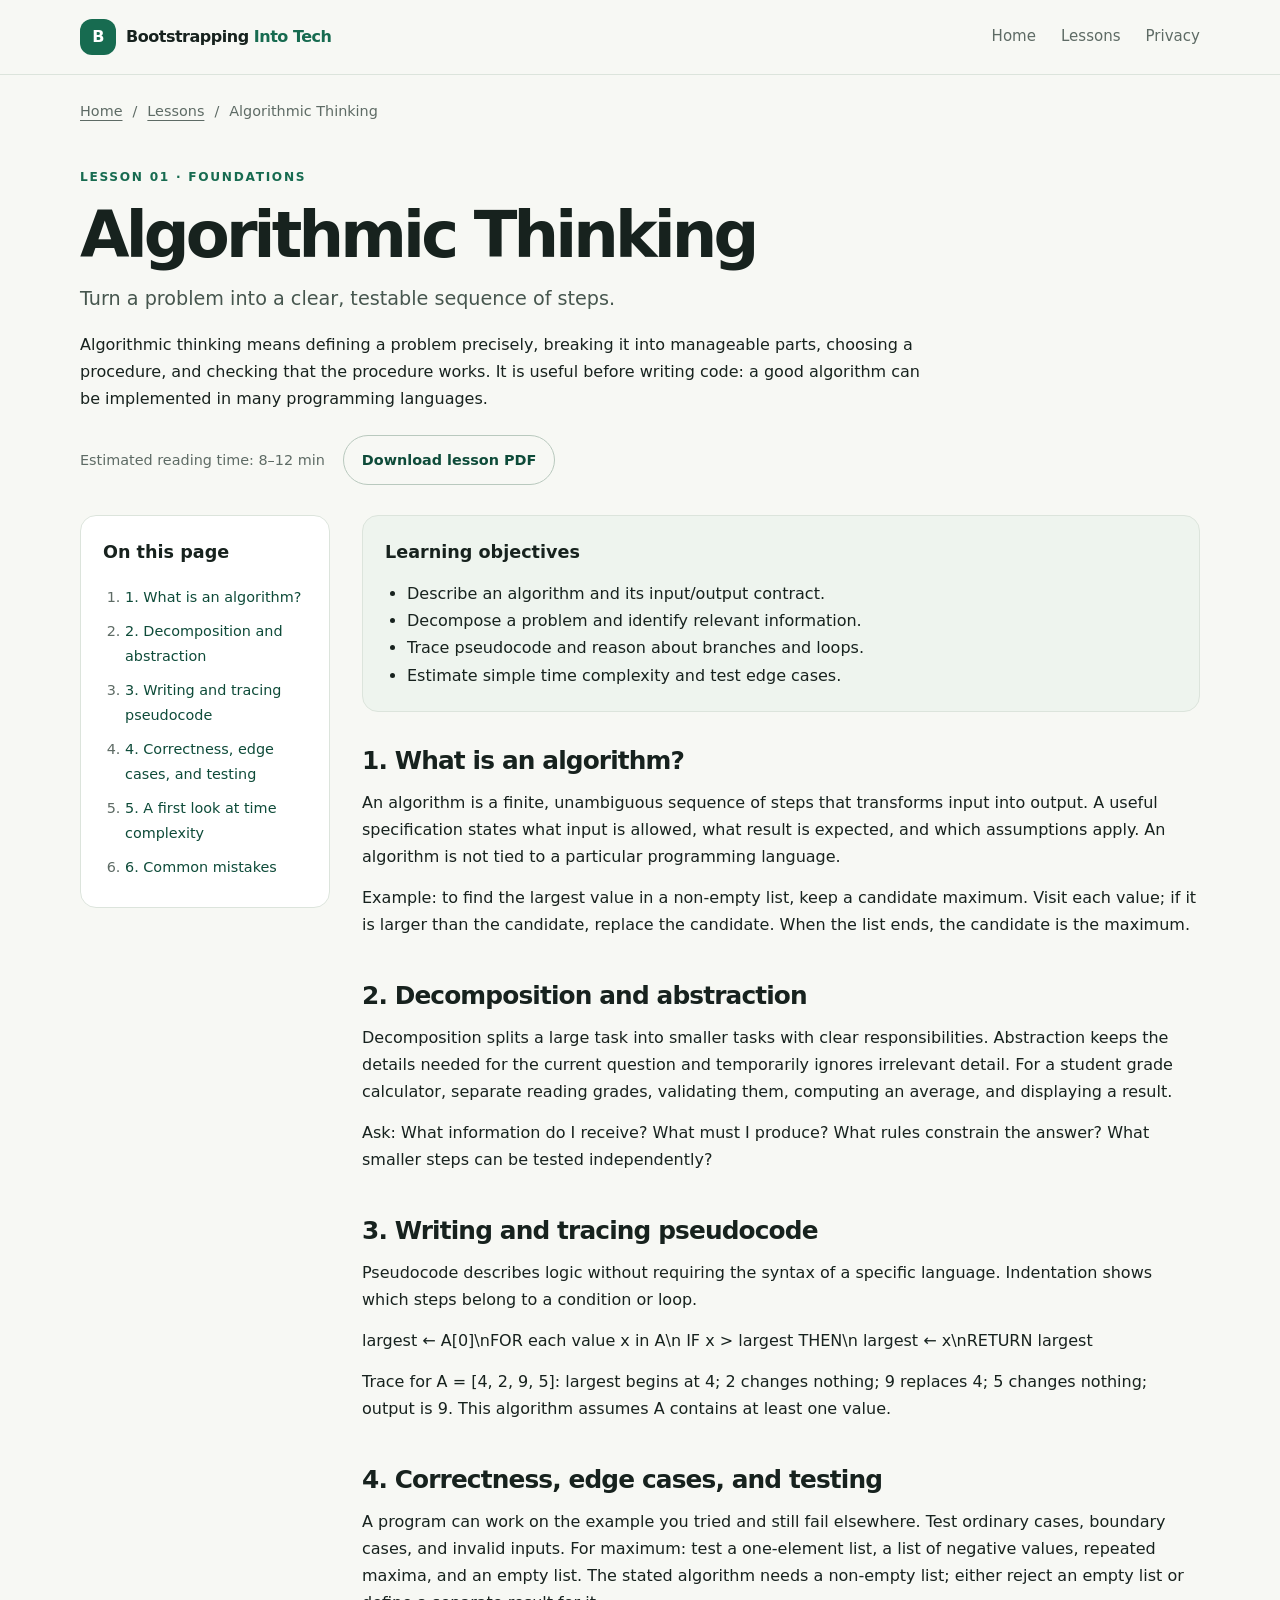
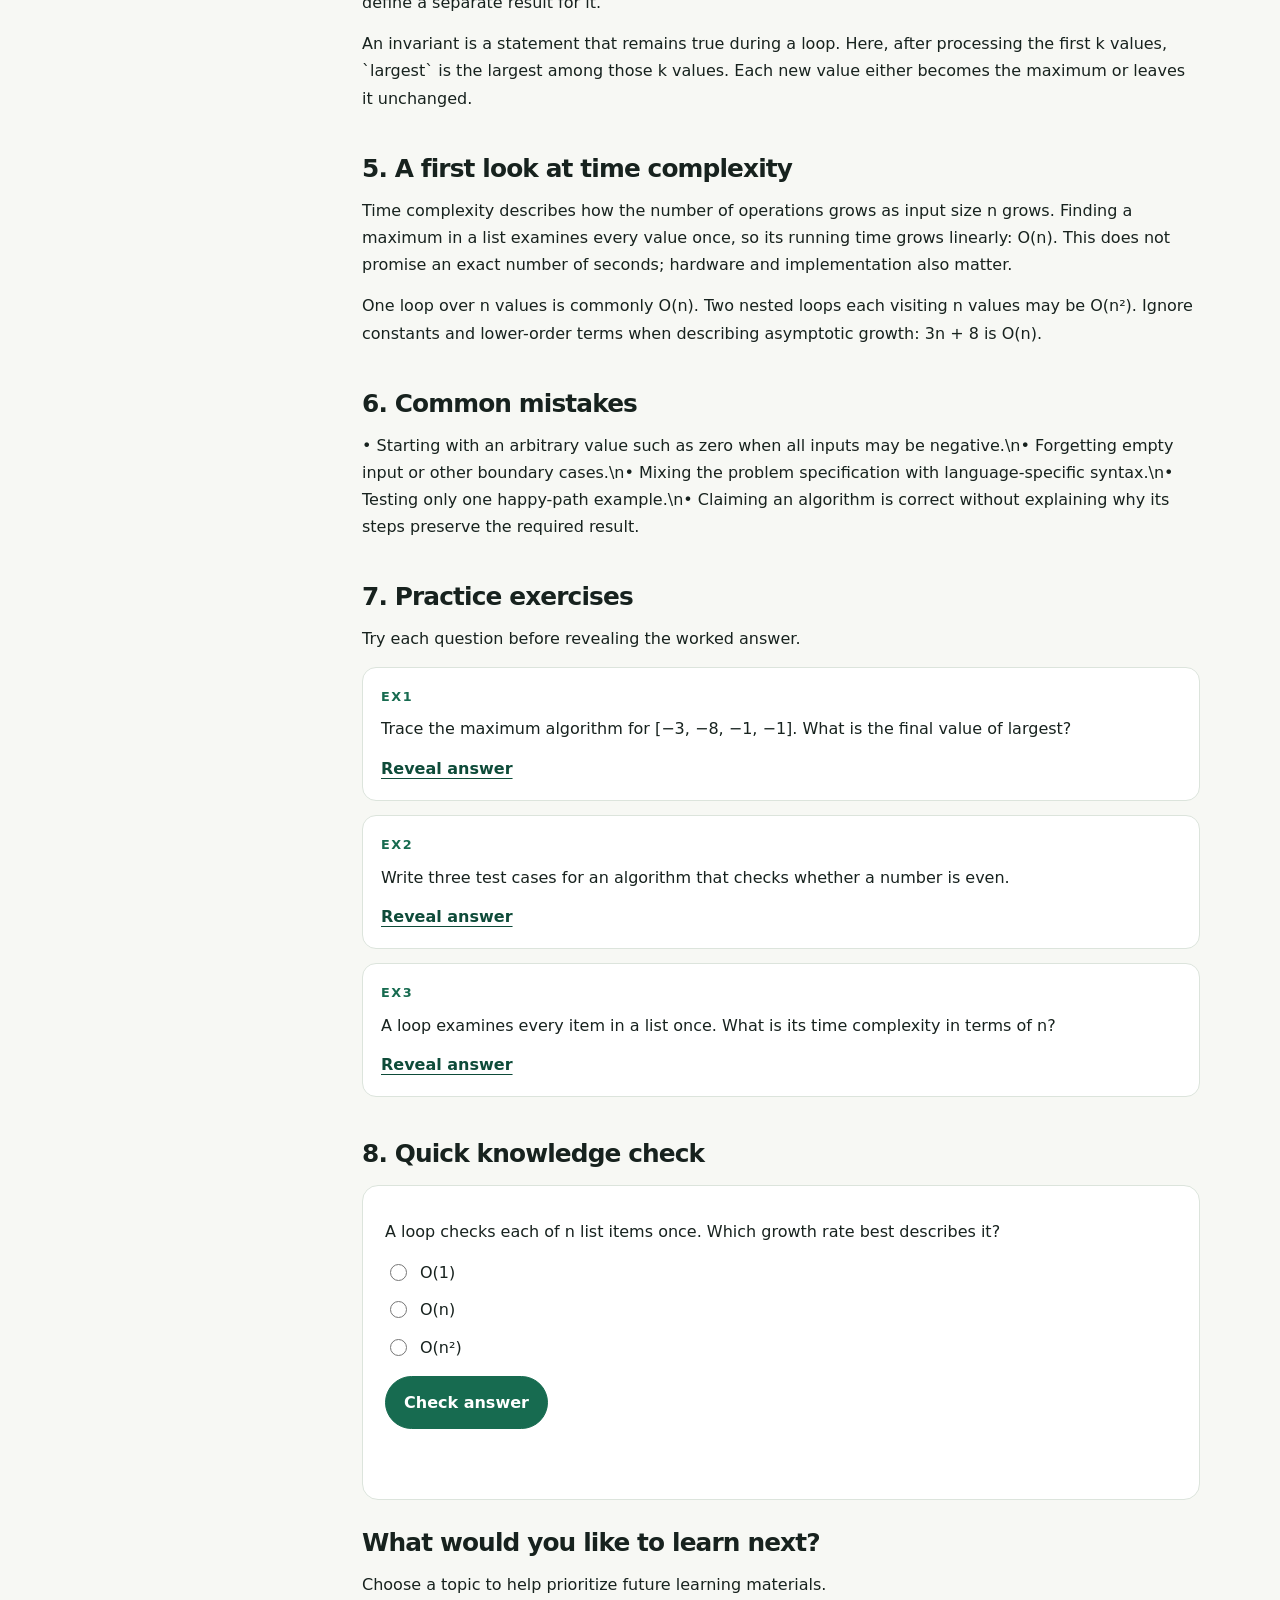
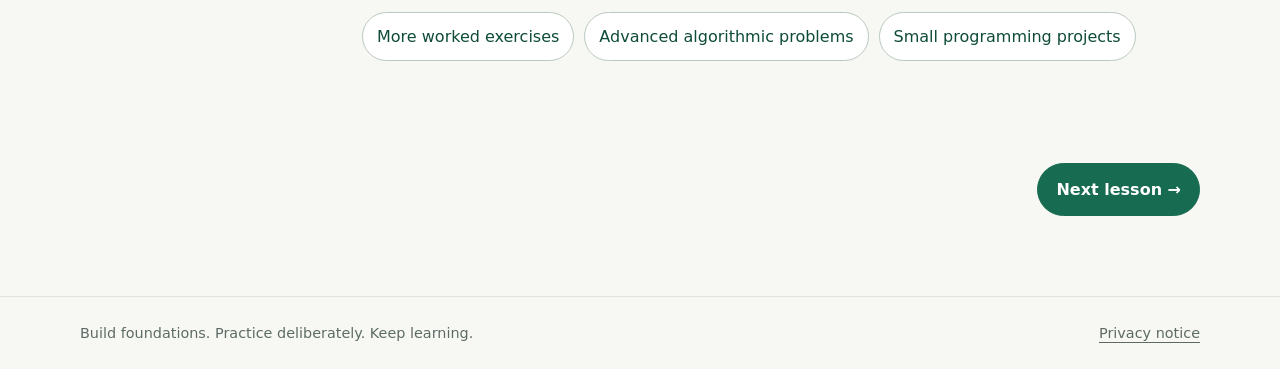
==== lessons/01-algorithmic-thinking.html @ 6a6d3bfc "Added Responsiveness" ====
<!doctype html><html lang="en"><head><meta charset="utf-8"><meta name="viewport" content="width=device-width, initial-scale=1"><meta name="description" content="Turn a problem into a clear, testable sequence of steps."><title>Algorithmic Thinking | Bootstrapping Into Tech</title><link rel="stylesheet" href="../assets/css/styles.css">
<!-- Add your Umami tracking snippet here after configuring your real Website ID and script URL.
<script defer src="YOUR_UMAMI_TRACKING_SCRIPT_URL" data-website-id="YOUR_UMAMI_WEBSITE_ID"></script>
-->
<script defer src="../assets/js/main.js"></script></head>
<body data-page="lesson" data-lesson-id="01"><a class="skip-link" href="#main">Skip to content</a>
<header class="site-header"><div class="container header-inner"><a class="brand" href="../index.html"><span class="brand-mark">B</span><span>Bootstrapping <em>Into Tech</em></span></a><button class="menu-toggle" type="button" aria-expanded="false" aria-controls="primary-nav" aria-label="Open navigation"><span></span><span></span><span></span></button><nav id="primary-nav" class="primary-nav" aria-label="Main navigation"><a href="../index.html">Home</a><a href="../index.html#lessons">Lessons</a><a href="../privacy.html">Privacy</a></nav></div></header>
<main id="main" class="container lesson-layout"><div class="breadcrumbs"><a href="../index.html">Home</a><span>/</span><a href="../index.html#lessons">Lessons</a><span>/</span><span aria-current="page">Algorithmic Thinking</span></div>
<header class="lesson-hero"><p class="eyebrow">LESSON 01 · FOUNDATIONS</p><h1>Algorithmic Thinking</h1><p class="lead">Turn a problem into a clear, testable sequence of steps.</p><p>Algorithmic thinking means defining a problem precisely, breaking it into manageable parts, choosing a procedure, and checking that the procedure works. It is useful before writing code: a good algorithm can be implemented in many programming languages.</p><div class="meta-row"><span>Estimated reading time: 8–12 min</span><a class="button secondary" href="../pdfs/01-algorithmic-thinking.pdf" download data-pdf-download data-file-name="01-algorithmic-thinking.pdf">Download lesson PDF</a></div></header>
<div class="lesson-columns"><aside class="toc panel" aria-label="Table of contents"><h2>On this page</h2><ol><li><a href="#what-is-an-algorithm">1. What is an algorithm?</a></li><li><a href="#decomposition">2. Decomposition and abstraction</a></li><li><a href="#pseudocode">3. Writing and tracing pseudocode</a></li><li><a href="#correctness">4. Correctness, edge cases, and testing</a></li><li><a href="#complexity">5. A first look at time complexity</a></li><li><a href="#mistakes">6. Common mistakes</a></li></ol></aside><div class="lesson-content"><section class="panel objectives"><h2>Learning objectives</h2><ul><li>Describe an algorithm and its input/output contract.</li><li>Decompose a problem and identify relevant information.</li><li>Trace pseudocode and reason about branches and loops.</li><li>Estimate simple time complexity and test edge cases.</li></ul></section>
<section class="content-section" id="what-is-an-algorithm"><h2>1. What is an algorithm?</h2>
<p>An algorithm is a finite, unambiguous sequence of steps that transforms input into output. A useful specification states what input is allowed, what result is expected, and which assumptions apply. An algorithm is not tied to a particular programming language.</p>
<p>Example: to find the largest value in a non-empty list, keep a candidate maximum. Visit each value; if it is larger than the candidate, replace the candidate. When the list ends, the candidate is the maximum.</p>
</section><section class="content-section" id="decomposition"><h2>2. Decomposition and abstraction</h2>
<p>Decomposition splits a large task into smaller tasks with clear responsibilities. Abstraction keeps the details needed for the current question and temporarily ignores irrelevant detail. For a student grade calculator, separate reading grades, validating them, computing an average, and displaying a result.</p>
<p>Ask: What information do I receive? What must I produce? What rules constrain the answer? What smaller steps can be tested independently?</p>
</section><section class="content-section" id="pseudocode"><h2>3. Writing and tracing pseudocode</h2>
<p>Pseudocode describes logic without requiring the syntax of a specific language. Indentation shows which steps belong to a condition or loop.</p>
<p>largest ← A[0]\nFOR each value x in A\n    IF x &gt; largest THEN\n        largest ← x\nRETURN largest</p>
<p>Trace for A = [4, 2, 9, 5]: largest begins at 4; 2 changes nothing; 9 replaces 4; 5 changes nothing; output is 9. This algorithm assumes A contains at least one value.</p>
</section><section class="content-section" id="correctness"><h2>4. Correctness, edge cases, and testing</h2>
<p>A program can work on the example you tried and still fail elsewhere. Test ordinary cases, boundary cases, and invalid inputs. For maximum: test a one-element list, a list of negative values, repeated maxima, and an empty list. The stated algorithm needs a non-empty list; either reject an empty list or define a separate result for it.</p>
<p>An invariant is a statement that remains true during a loop. Here, after processing the first k values, `largest` is the largest among those k values. Each new value either becomes the maximum or leaves it unchanged.</p>
</section><section class="content-section" id="complexity"><h2>5. A first look at time complexity</h2>
<p>Time complexity describes how the number of operations grows as input size n grows. Finding a maximum in a list examines every value once, so its running time grows linearly: O(n). This does not promise an exact number of seconds; hardware and implementation also matter.</p>
<p>One loop over n values is commonly O(n). Two nested loops each visiting n values may be O(n²). Ignore constants and lower-order terms when describing asymptotic growth: 3n + 8 is O(n).</p>
</section><section class="content-section" id="mistakes"><h2>6. Common mistakes</h2>
<p>• Starting with an arbitrary value such as zero when all inputs may be negative.\n• Forgetting empty input or other boundary cases.\n• Mixing the problem specification with language-specific syntax.\n• Testing only one happy-path example.\n• Claiming an algorithm is correct without explaining why its steps preserve the required result.</p>
</section>
<section class="content-section" id="practice"><h2>7. Practice exercises</h2><p>Try each question before revealing the worked answer.</p><article class="exercise" id="ex1" data-exercise-id="ex1"><h3>EX1</h3><p>Trace the maximum algorithm for [−3, −8, −1, −1]. What is the final value of largest?</p><button class="text-button answer-toggle" type="button" aria-expanded="false" aria-controls="answer-ex1" data-answer-reveal data-exercise-id="ex1">Reveal answer</button><div class="answer" id="answer-ex1" hidden><p><strong>Answer:</strong> −1. The candidate starts at −3, then becomes −1 when that value is encountered.</p></div></article><article class="exercise" id="ex2" data-exercise-id="ex2"><h3>EX2</h3><p>Write three test cases for an algorithm that checks whether a number is even.</p><button class="text-button answer-toggle" type="button" aria-expanded="false" aria-controls="answer-ex2" data-answer-reveal data-exercise-id="ex2">Reveal answer</button><div class="answer" id="answer-ex2" hidden><p><strong>Answer:</strong> For example: 0 (even), 7 (odd), and −4 (even). These cover zero, an odd value, and a negative value.</p></div></article><article class="exercise" id="ex3" data-exercise-id="ex3"><h3>EX3</h3><p>A loop examines every item in a list once. What is its time complexity in terms of n?</p><button class="text-button answer-toggle" type="button" aria-expanded="false" aria-controls="answer-ex3" data-answer-reveal data-exercise-id="ex3">Reveal answer</button><div class="answer" id="answer-ex3" hidden><p><strong>Answer:</strong> O(n), linear time.</p></div></article></section>
<section class="content-section" id="knowledge-check"><h2>8. Quick knowledge check</h2><div class="panel quiz" data-quiz data-correct="b"><p>A loop checks each of n list items once. Which growth rate best describes it?</p><form><label class="quiz-option"><input type="radio" name="quiz-01" value="a"> O(1)</label><label class="quiz-option"><input type="radio" name="quiz-01" value="b"> O(n)</label><label class="quiz-option"><input type="radio" name="quiz-01" value="c"> O(n²)</label><button class="button" type="submit">Check answer</button></form><p class="quiz-feedback" aria-live="polite"></p></div></section>
<section class="content-section" id="next-topics"><h2>What would you like to learn next?</h2><p>Choose a topic to help prioritize future learning materials.</p><div class="topic-options"><button class="topic-option" type="button" data-topic-id="more_exercises" aria-pressed="false">More worked exercises</button><button class="topic-option" type="button" data-topic-id="advanced_algorithms" aria-pressed="false">Advanced algorithmic problems</button><button class="topic-option" type="button" data-topic-id="programming_projects" aria-pressed="false">Small programming projects</button></div><p class="topic-feedback" aria-live="polite"></p></section><div class="lesson-pagination"><span></span><a class="button" href="02-discrete-mathematics-and-logic.html" data-next-lesson data-from-lesson="01" data-to-lesson="02">Next lesson →</a></div></div></div></main>
<footer class="site-footer"><div class="container footer-inner"><p>Build foundations. Practice deliberately. Keep learning.</p><a href="../privacy.html">Privacy notice</a></div></footer></body></html>
---- assets/css/styles.css ----
/* Fully responsive, mobile-first stylesheet */
:root{--ink:#17221e;--muted:#5e6b65;--paper:#f7f8f4;--surface:#fff;--line:#dce4dc;--green:#176b50;--green-dark:#0e4b39;--lime:#d7f36a;--shadow:0 16px 44px rgba(20,43,32,.08);--radius:20px}
*{box-sizing:border-box}html{scroll-behavior:smooth;scroll-padding-top:5.5rem}body{margin:0;background:var(--paper);color:var(--ink);font:16px/1.7 system-ui,-apple-system,BlinkMacSystemFont,"Segoe UI",sans-serif;overflow-wrap:break-word}img,svg,video,iframe{max-width:100%;height:auto}a{color:var(--green-dark);text-underline-offset:4px}a:hover{color:#0a382b}button,input{font:inherit}a:focus-visible,button:focus-visible,input:focus-visible{outline:3px solid #b4ce27;outline-offset:3px}.container{width:min(1120px,calc(100% - 40px));margin-inline:auto}.skip-link{position:absolute;left:12px;top:-70px;background:#fff;padding:10px 14px;z-index:30}.skip-link:focus{top:12px}
.site-header{position:sticky;top:0;z-index:20;background:rgba(247,248,244,.96);backdrop-filter:blur(12px);border-bottom:1px solid var(--line)}.header-inner,.footer-inner{display:flex;align-items:center;justify-content:space-between;gap:24px;min-height:74px}.brand{display:flex;align-items:center;gap:10px;text-decoration:none;font-weight:800;letter-spacing:-.03em;color:var(--ink);min-width:0}.brand em{font-style:normal;color:var(--green)}.brand-mark{display:grid;place-items:center;flex:0 0 36px;width:36px;height:36px;border-radius:12px;background:var(--green);color:#fff;font-weight:900}.primary-nav{display:flex;align-items:center;gap:25px}.primary-nav a{text-decoration:none;color:var(--muted);font-size:.94rem}.primary-nav a[aria-current=page],.primary-nav a:hover{color:var(--green-dark)}.menu-toggle{display:none;border:1px solid var(--line);background:#fff;width:44px;height:42px;border-radius:12px;padding:10px;cursor:pointer}.menu-toggle span{display:block;height:2px;background:var(--green-dark);margin:4px 0;border-radius:2px}
.eyebrow{font-size:.76rem;letter-spacing:.14em;font-weight:800;color:var(--green);margin:0 0 14px}.hero{display:grid;grid-template-columns:minmax(0,1.1fr) minmax(280px,.9fr);align-items:center;gap:clamp(24px,5vw,55px);padding-block:clamp(44px,7vw,82px)}.hero h1{font-size:clamp(2.5rem,6vw,5rem);line-height:1.02;letter-spacing:-.065em;margin:0 0 24px}.hero h1 span{color:var(--green)}.lead{font-size:clamp(1.05rem,2vw,1.2rem);line-height:1.6;color:#46564e;max-width:720px}.hero-copy>.lead{max-width:620px}.hero-actions{display:flex;gap:12px;flex-wrap:wrap;margin:30px 0}.button{display:inline-flex;justify-content:center;align-items:center;gap:10px;padding:12px 18px;background:var(--green);color:#fff;border:1px solid var(--green);border-radius:999px;text-decoration:none;font-weight:750;cursor:pointer;transition:transform .15s ease,background .15s ease;max-width:100%}.button:hover{background:var(--green-dark);color:#fff;transform:translateY(-1px)}.button.secondary{background:transparent;color:var(--green-dark);border-color:#b9c9be}.button.secondary:hover{background:#edf2eb}.trust-row{display:flex;flex-wrap:wrap;gap:10px 18px;color:var(--muted);font-size:.88rem}.hero-visual{min-width:0;height:clamp(230px,31vw,340px);position:relative;display:grid;place-items:center;overflow:hidden;border-radius:clamp(24px,4vw,40px);background:linear-gradient(135deg,#e3eee6,#e7edf2);border:1px solid #d7e3d9}.orbit{position:absolute;border:1px solid rgba(23,107,80,.24);border-radius:50%;transform:rotate(-25deg);max-width:90%}.orbit-one{width:330px;height:190px}.orbit-two{width:250px;height:300px;transform:rotate(42deg)}.core{width:clamp(105px,12vw,132px);height:clamp(105px,12vw,132px);border-radius:35px;display:grid;place-content:center;text-align:center;background:var(--green);color:#fff;font-size:1.4rem;line-height:1.3;font-weight:850;box-shadow:0 18px 50px #176b503d;transform:rotate(-6deg)}.node{position:absolute;padding:7px 12px;background:#fff;border:1px solid #d7e3d9;border-radius:12px;font-weight:800;color:var(--green-dark);box-shadow:var(--shadow);font-size:.86rem;max-width:45%}.node-a{top:14%;left:8%}.node-b{right:6%;top:31%}.node-c{left:15%;bottom:12%}
.section{padding-block:48px 76px}.section-heading{display:flex;align-items:end;justify-content:space-between;gap:30px;margin-bottom:28px}.section-heading h2,.feature-inner h2,.how-section h2{font-size:clamp(1.8rem,4vw,2.7rem);letter-spacing:-.045em;line-height:1.15;margin:0}.section-heading>p{max-width:360px;color:var(--muted);margin:0}.lesson-grid{display:grid;grid-template-columns:repeat(3,minmax(0,1fr));gap:18px}.lesson-card{display:flex;flex-direction:column;min-width:0;min-height:300px;background:var(--surface);border:1px solid var(--line);border-radius:var(--radius);padding:clamp(18px,2.5vw,24px);box-shadow:0 8px 24px #102f1b06}.card-number{font-size:2rem;font-weight:850;letter-spacing:-.06em;color:var(--green)}.card-tag{font-size:.72rem;letter-spacing:.12em;color:var(--muted);font-weight:800;margin:15px 0 3px}.lesson-card h3{font-size:1.3rem;line-height:1.25;letter-spacing:-.03em;margin:8px 0}.lesson-card>p:not(.card-tag){color:var(--muted);margin:4px 0 25px}.card-bottom{display:flex;justify-content:space-between;align-items:end;gap:10px;flex-wrap:wrap;margin-top:auto;padding-top:18px;border-top:1px solid var(--line);font-size:.83rem}.card-bottom span{color:var(--muted)}.card-bottom a{font-weight:750;text-decoration:none;white-space:normal}.feature-band{background:#e7efe8;border-block:1px solid #d7e3d9}.feature-inner{display:grid;grid-template-columns:1fr 1fr;gap:clamp(22px,6vw,60px);align-items:center;padding-block:46px}.feature-inner>p{color:#4f6257;font-size:1.06rem}.how-section{display:grid;grid-template-columns:.7fr 1.3fr;gap:clamp(24px,5vw,55px)}.steps{display:grid;grid-template-columns:repeat(3,minmax(0,1fr));gap:18px}.steps article span{display:grid;place-items:center;width:34px;height:34px;border-radius:50%;background:var(--lime);font-weight:850}.steps h3{margin:12px 0 3px}.steps p{margin:0;color:var(--muted);font-size:.93rem}.site-footer{border-top:1px solid var(--line);color:var(--muted);font-size:.9rem}.footer-inner{min-height:72px}.footer-inner p{margin:0}.footer-inner a{color:var(--muted)}
.lesson-layout{padding-block:24px 70px}.breadcrumbs{display:flex;gap:10px;align-items:center;flex-wrap:wrap;color:var(--muted);font-size:.9rem;margin-bottom:26px}.breadcrumbs a{color:var(--muted)}.lesson-hero{max-width:850px;padding:18px 0 30px}.lesson-hero h1,.policy-page h1{font-size:clamp(2.4rem,5vw,4.3rem);line-height:1.05;letter-spacing:-.06em;margin:0 0 15px}.lesson-hero .lead{margin:0 0 16px}.meta-row{display:flex;gap:18px;align-items:center;flex-wrap:wrap;margin-top:22px;color:var(--muted);font-size:.9rem}.meta-row .button{font-size:.9rem}.lesson-columns{display:grid;grid-template-columns:minmax(210px,250px) minmax(0,1fr);gap:clamp(20px,3vw,32px);align-items:start}.panel{background:var(--surface);border:1px solid var(--line);border-radius:16px;padding:22px;min-width:0}.toc{position:sticky;top:96px}.toc h2,.objectives h2{font-size:1.1rem;margin:0 0 12px}.toc ol{padding-left:22px;margin:0}.toc li{padding:5px 0;color:var(--muted);font-size:.9rem}.toc a{text-decoration:none}.objectives{margin-bottom:26px;background:#eef4ee}.objectives ul{margin:0;padding-left:22px}.content-section{padding:8px 0 20px;scroll-margin-top:95px}.content-section h2{font-size:clamp(1.3rem,2.5vw,1.55rem);line-height:1.25;letter-spacing:-.035em;margin:0 0 12px}.content-section p{margin:10px 0 14px}.code-example{white-space:pre-wrap;overflow-wrap:anywhere;overflow-x:auto;max-width:100%;background:#16251f;color:#e5f2e8;padding:clamp(13px,3vw,20px);border-radius:14px;font:.9rem/1.65 ui-monospace,SFMono-Regular,Consolas,monospace}.exercise{border:1px solid var(--line);border-radius:14px;padding:18px;margin:14px 0;background:#fff;min-width:0}.exercise h3{font-size:.8rem;letter-spacing:.12em;color:var(--green);margin:0}.exercise p{margin:8px 0 12px}.text-button{background:none;border:0;padding:0;color:var(--green-dark);font-weight:750;text-decoration:underline;text-underline-offset:4px;cursor:pointer}.answer{background:#eef4ee;padding:10px 14px;border-radius:10px;margin-top:12px}.answer p{margin:0}.quiz{margin-top:15px}.quiz form{display:grid;gap:10px}.quiz-option{display:flex;gap:10px;align-items:flex-start;min-width:0}.quiz-option input{accent-color:var(--green);width:17px;height:17px;flex:0 0 17px;margin-top:5px}.quiz form .button{justify-self:start;margin-top:5px}.quiz-feedback,.topic-feedback{font-weight:700;color:var(--green-dark);min-height:1.5em}.topic-options{display:flex;flex-wrap:wrap;gap:10px}.topic-option{border:1px solid #b9c9be;background:#fff;color:var(--green-dark);border-radius:999px;padding:10px 14px;cursor:pointer;max-width:100%}.topic-option:hover,.topic-option[aria-pressed=true]{background:#e6f1e8;border-color:var(--green)}.lesson-pagination{display:flex;justify-content:space-between;gap:12px;flex-wrap:wrap;margin:34px 0 10px}.policy-page{max-width:850px;padding-block:30px 80px}.policy-page section{padding:14px 0;border-bottom:1px solid var(--line)}.policy-page h2{font-size:1.3rem;margin-bottom:5px}.policy-page p{color:#46564e}.policy-page>.button{margin-top:25px}
@media(max-width:900px){.hero{grid-template-columns:minmax(0,1fr) minmax(250px,.8fr)}.lesson-grid{grid-template-columns:repeat(2,minmax(0,1fr))}.lesson-card:last-child{grid-column:1/-1;min-height:240px}.lesson-columns{grid-template-columns:1fr}.toc{position:static}.toc ol{columns:2;column-gap:24px}.toc li{break-inside:avoid}.how-section{grid-template-columns:1fr;gap:22px}}
@media(max-width:680px){.container{width:min(100% - 32px,1120px)}.header-inner{min-height:66px;gap:12px}.brand{font-size:.92rem}.brand-mark{flex-basis:32px;width:32px;height:32px}.menu-toggle{display:block;flex:0 0 44px}.primary-nav{display:none;position:absolute;top:calc(100% + 1px);left:0;right:0;background:var(--paper);padding:12px 16px 18px;border-bottom:1px solid var(--line);box-shadow:0 12px 20px #17221e0c;flex-direction:column;align-items:stretch;gap:0}.primary-nav.is-open{display:flex}.primary-nav a{padding:12px 8px;border-radius:8px}.primary-nav a:hover{background:#edf2eb}.hero{grid-template-columns:1fr;padding-block:42px 52px;gap:28px}.hero h1{font-size:clamp(2.5rem,11vw,3.5rem)}.hero-visual{height:245px}.section{padding-block:36px 52px}.section-heading{display:block}.section-heading>p{margin-top:12px}.lesson-grid{grid-template-columns:1fr}.lesson-card,.lesson-card:last-child{grid-column:auto;min-height:unset}.card-bottom{margin-top:10px}.feature-inner{grid-template-columns:1fr;gap:12px;padding-block:34px}.steps{grid-template-columns:1fr;gap:20px}.steps article{display:grid;grid-template-columns:36px 1fr;column-gap:12px;align-items:start}.steps article span{grid-row:span 2}.steps h3{margin:0}.steps p{grid-column:2}.lesson-layout{padding-block:18px 48px}.breadcrumbs{margin-bottom:18px}.lesson-hero{padding-top:10px}.lesson-hero h1,.policy-page h1{font-size:clamp(2.2rem,10vw,3.3rem)}.meta-row{align-items:flex-start;flex-direction:column;gap:12px}.panel{padding:18px}.toc ol{columns:1}.content-section{scroll-margin-top:78px}.lesson-pagination .button{flex:1 1 auto}.footer-inner{align-items:flex-start;flex-direction:column;gap:4px;padding-block:16px}}
@media(max-width:380px){.container{width:calc(100% - 24px)}.hero-actions{align-items:stretch;flex-direction:column}.hero-actions .button{width:100%}.trust-row{display:grid;gap:6px}.hero-visual{height:210px}.node{font-size:.75rem;padding:6px 9px}.card-bottom{align-items:flex-start;flex-direction:column}.panel{padding:15px}.exercise{padding:14px}.button{white-space:normal;text-align:center}}
@media(prefers-reduced-motion:reduce){*,*::before,*::after{scroll-behavior:auto!important;transition:none!important;animation:none!important}}
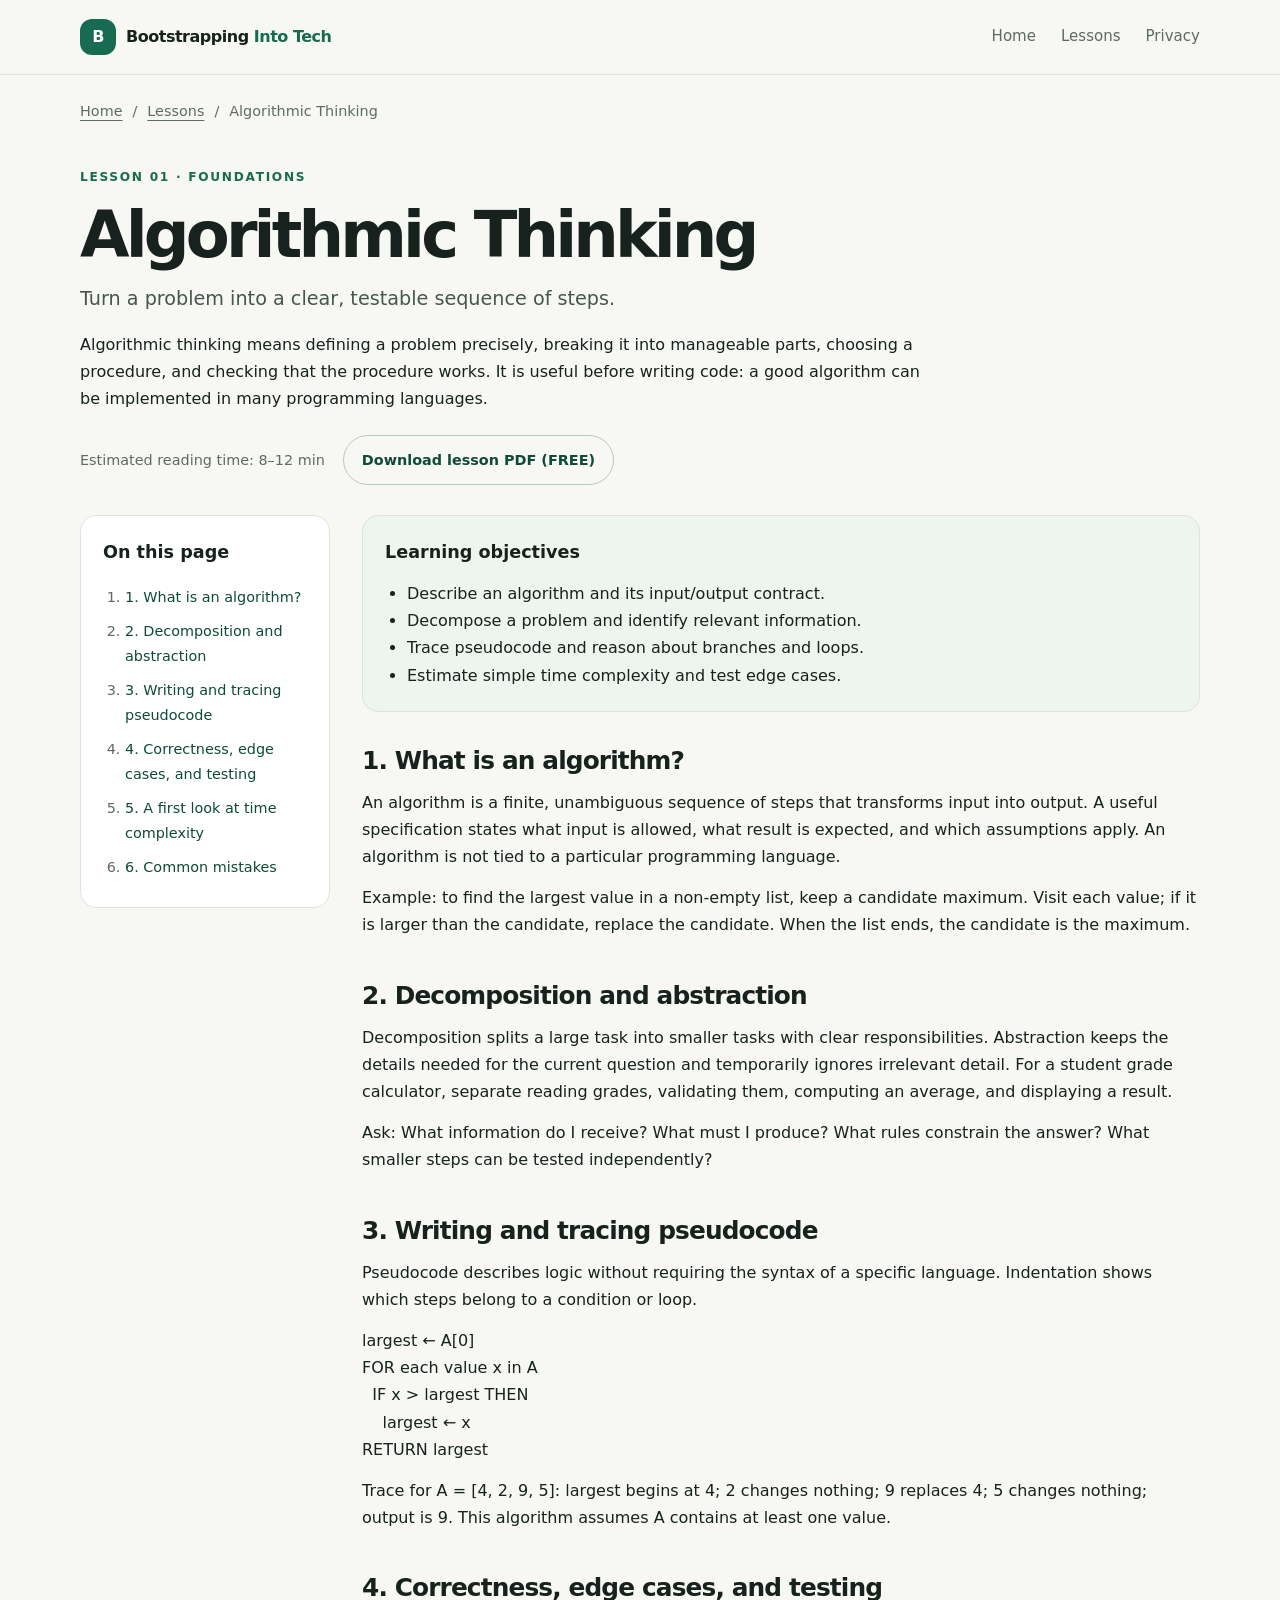
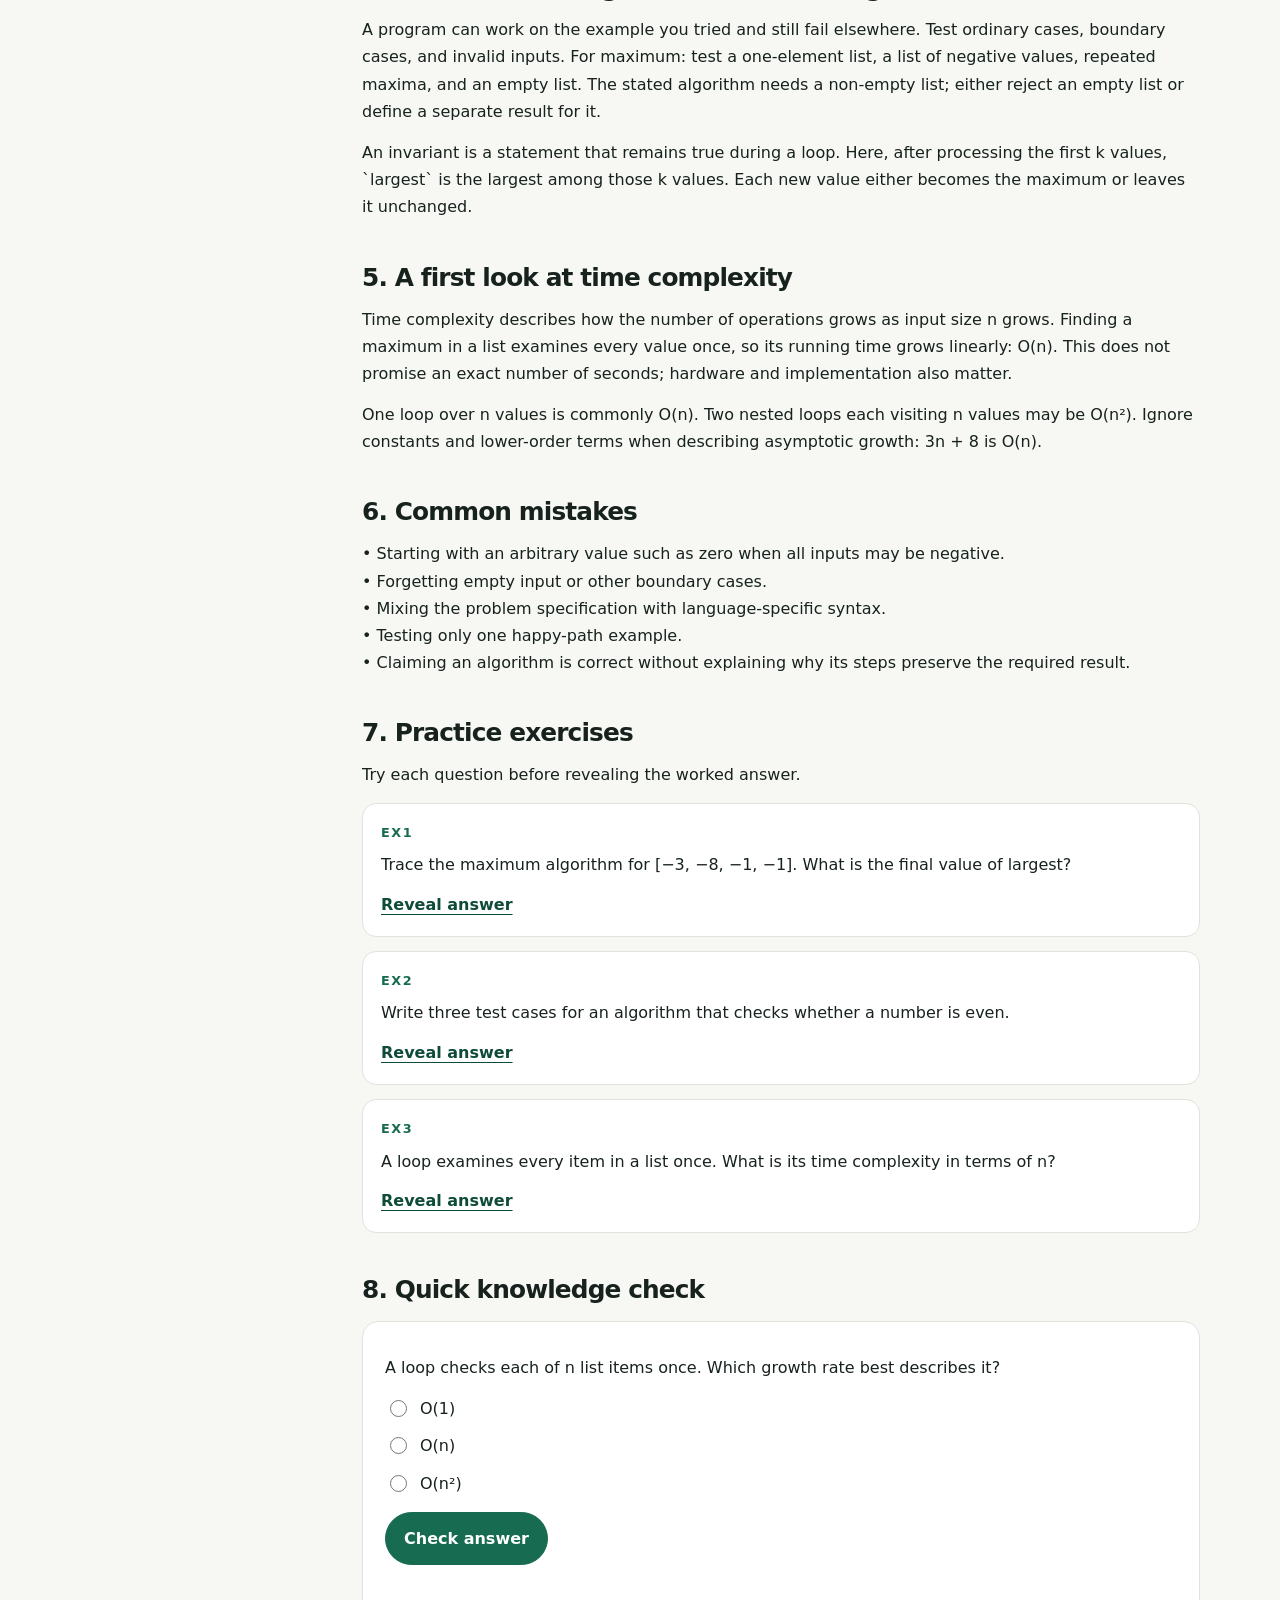
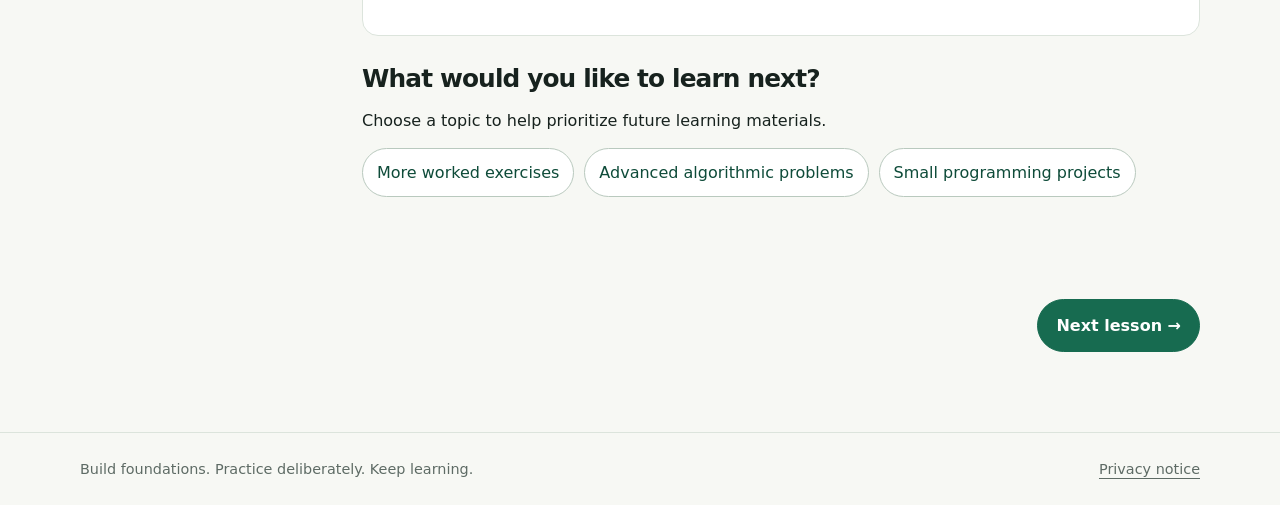
==== commit 80f9a4b9: "Fixed UI" ====
--- a/lessons/01-algorithmic-thinking.html
+++ b/lessons/01-algorithmic-thinking.html
@@ -6,7 +6,7 @@
 <body data-page="lesson" data-lesson-id="01"><a class="skip-link" href="#main">Skip to content</a>
 <header class="site-header"><div class="container header-inner"><a class="brand" href="../index.html"><span class="brand-mark">B</span><span>Bootstrapping <em>Into Tech</em></span></a><button class="menu-toggle" type="button" aria-expanded="false" aria-controls="primary-nav" aria-label="Open navigation"><span></span><span></span><span></span></button><nav id="primary-nav" class="primary-nav" aria-label="Main navigation"><a href="../index.html">Home</a><a href="../index.html#lessons">Lessons</a><a href="../privacy.html">Privacy</a></nav></div></header>
 <main id="main" class="container lesson-layout"><div class="breadcrumbs"><a href="../index.html">Home</a><span>/</span><a href="../index.html#lessons">Lessons</a><span>/</span><span aria-current="page">Algorithmic Thinking</span></div>
-<header class="lesson-hero"><p class="eyebrow">LESSON 01 · FOUNDATIONS</p><h1>Algorithmic Thinking</h1><p class="lead">Turn a problem into a clear, testable sequence of steps.</p><p>Algorithmic thinking means defining a problem precisely, breaking it into manageable parts, choosing a procedure, and checking that the procedure works. It is useful before writing code: a good algorithm can be implemented in many programming languages.</p><div class="meta-row"><span>Estimated reading time: 8–12 min</span><a class="button secondary" href="../pdfs/01-algorithmic-thinking.pdf" download data-pdf-download data-file-name="01-algorithmic-thinking.pdf">Download lesson PDF</a></div></header>
+<header class="lesson-hero"><p class="eyebrow">LESSON 01 · FOUNDATIONS</p><h1>Algorithmic Thinking</h1><p class="lead">Turn a problem into a clear, testable sequence of steps.</p><p>Algorithmic thinking means defining a problem precisely, breaking it into manageable parts, choosing a procedure, and checking that the procedure works. It is useful before writing code: a good algorithm can be implemented in many programming languages.</p><div class="meta-row"><span>Estimated reading time: 8–12 min</span><a class="button secondary" href="../pdfs/01-algorithmic-thinking.pdf" download data-pdf-download data-file-name="01-algorithmic-thinking.pdf">Download lesson PDF (FREE)</a></div></header>
 <div class="lesson-columns"><aside class="toc panel" aria-label="Table of contents"><h2>On this page</h2><ol><li><a href="#what-is-an-algorithm">1. What is an algorithm?</a></li><li><a href="#decomposition">2. Decomposition and abstraction</a></li><li><a href="#pseudocode">3. Writing and tracing pseudocode</a></li><li><a href="#correctness">4. Correctness, edge cases, and testing</a></li><li><a href="#complexity">5. A first look at time complexity</a></li><li><a href="#mistakes">6. Common mistakes</a></li></ol></aside><div class="lesson-content"><section class="panel objectives"><h2>Learning objectives</h2><ul><li>Describe an algorithm and its input/output contract.</li><li>Decompose a problem and identify relevant information.</li><li>Trace pseudocode and reason about branches and loops.</li><li>Estimate simple time complexity and test edge cases.</li></ul></section>
 <section class="content-section" id="what-is-an-algorithm"><h2>1. What is an algorithm?</h2>
 <p>An algorithm is a finite, unambiguous sequence of steps that transforms input into output. A useful specification states what input is allowed, what result is expected, and which assumptions apply. An algorithm is not tied to a particular programming language.</p>
@@ -16,7 +16,7 @@
 <p>Ask: What information do I receive? What must I produce? What rules constrain the answer? What smaller steps can be tested independently?</p>
 </section><section class="content-section" id="pseudocode"><h2>3. Writing and tracing pseudocode</h2>
 <p>Pseudocode describes logic without requiring the syntax of a specific language. Indentation shows which steps belong to a condition or loop.</p>
-<p>largest ← A[0]\nFOR each value x in A\n    IF x &gt; largest THEN\n        largest ← x\nRETURN largest</p>
+<p>largest ← A[0]<br>FOR each value x in A<br>&ThickSpace; IF x &gt; largest THEN<br>&ThickSpace; &ThickSpace; largest ← x<br>RETURN largest</p>
 <p>Trace for A = [4, 2, 9, 5]: largest begins at 4; 2 changes nothing; 9 replaces 4; 5 changes nothing; output is 9. This algorithm assumes A contains at least one value.</p>
 </section><section class="content-section" id="correctness"><h2>4. Correctness, edge cases, and testing</h2>
 <p>A program can work on the example you tried and still fail elsewhere. Test ordinary cases, boundary cases, and invalid inputs. For maximum: test a one-element list, a list of negative values, repeated maxima, and an empty list. The stated algorithm needs a non-empty list; either reject an empty list or define a separate result for it.</p>
@@ -25,7 +25,7 @@
 <p>Time complexity describes how the number of operations grows as input size n grows. Finding a maximum in a list examines every value once, so its running time grows linearly: O(n). This does not promise an exact number of seconds; hardware and implementation also matter.</p>
 <p>One loop over n values is commonly O(n). Two nested loops each visiting n values may be O(n²). Ignore constants and lower-order terms when describing asymptotic growth: 3n + 8 is O(n).</p>
 </section><section class="content-section" id="mistakes"><h2>6. Common mistakes</h2>
-<p>• Starting with an arbitrary value such as zero when all inputs may be negative.\n• Forgetting empty input or other boundary cases.\n• Mixing the problem specification with language-specific syntax.\n• Testing only one happy-path example.\n• Claiming an algorithm is correct without explaining why its steps preserve the required result.</p>
+<p>• Starting with an arbitrary value such as zero when all inputs may be negative.<br>• Forgetting empty input or other boundary cases.<br>• Mixing the problem specification with language-specific syntax.<br>• Testing only one happy-path example.<br>• Claiming an algorithm is correct without explaining why its steps preserve the required result.</p>
 </section>
 <section class="content-section" id="practice"><h2>7. Practice exercises</h2><p>Try each question before revealing the worked answer.</p><article class="exercise" id="ex1" data-exercise-id="ex1"><h3>EX1</h3><p>Trace the maximum algorithm for [−3, −8, −1, −1]. What is the final value of largest?</p><button class="text-button answer-toggle" type="button" aria-expanded="false" aria-controls="answer-ex1" data-answer-reveal data-exercise-id="ex1">Reveal answer</button><div class="answer" id="answer-ex1" hidden><p><strong>Answer:</strong> −1. The candidate starts at −3, then becomes −1 when that value is encountered.</p></div></article><article class="exercise" id="ex2" data-exercise-id="ex2"><h3>EX2</h3><p>Write three test cases for an algorithm that checks whether a number is even.</p><button class="text-button answer-toggle" type="button" aria-expanded="false" aria-controls="answer-ex2" data-answer-reveal data-exercise-id="ex2">Reveal answer</button><div class="answer" id="answer-ex2" hidden><p><strong>Answer:</strong> For example: 0 (even), 7 (odd), and −4 (even). These cover zero, an odd value, and a negative value.</p></div></article><article class="exercise" id="ex3" data-exercise-id="ex3"><h3>EX3</h3><p>A loop examines every item in a list once. What is its time complexity in terms of n?</p><button class="text-button answer-toggle" type="button" aria-expanded="false" aria-controls="answer-ex3" data-answer-reveal data-exercise-id="ex3">Reveal answer</button><div class="answer" id="answer-ex3" hidden><p><strong>Answer:</strong> O(n), linear time.</p></div></article></section>
 <section class="content-section" id="knowledge-check"><h2>8. Quick knowledge check</h2><div class="panel quiz" data-quiz data-correct="b"><p>A loop checks each of n list items once. Which growth rate best describes it?</p><form><label class="quiz-option"><input type="radio" name="quiz-01" value="a"> O(1)</label><label class="quiz-option"><input type="radio" name="quiz-01" value="b"> O(n)</label><label class="quiz-option"><input type="radio" name="quiz-01" value="c"> O(n²)</label><button class="button" type="submit">Check answer</button></form><p class="quiz-feedback" aria-live="polite"></p></div></section>
